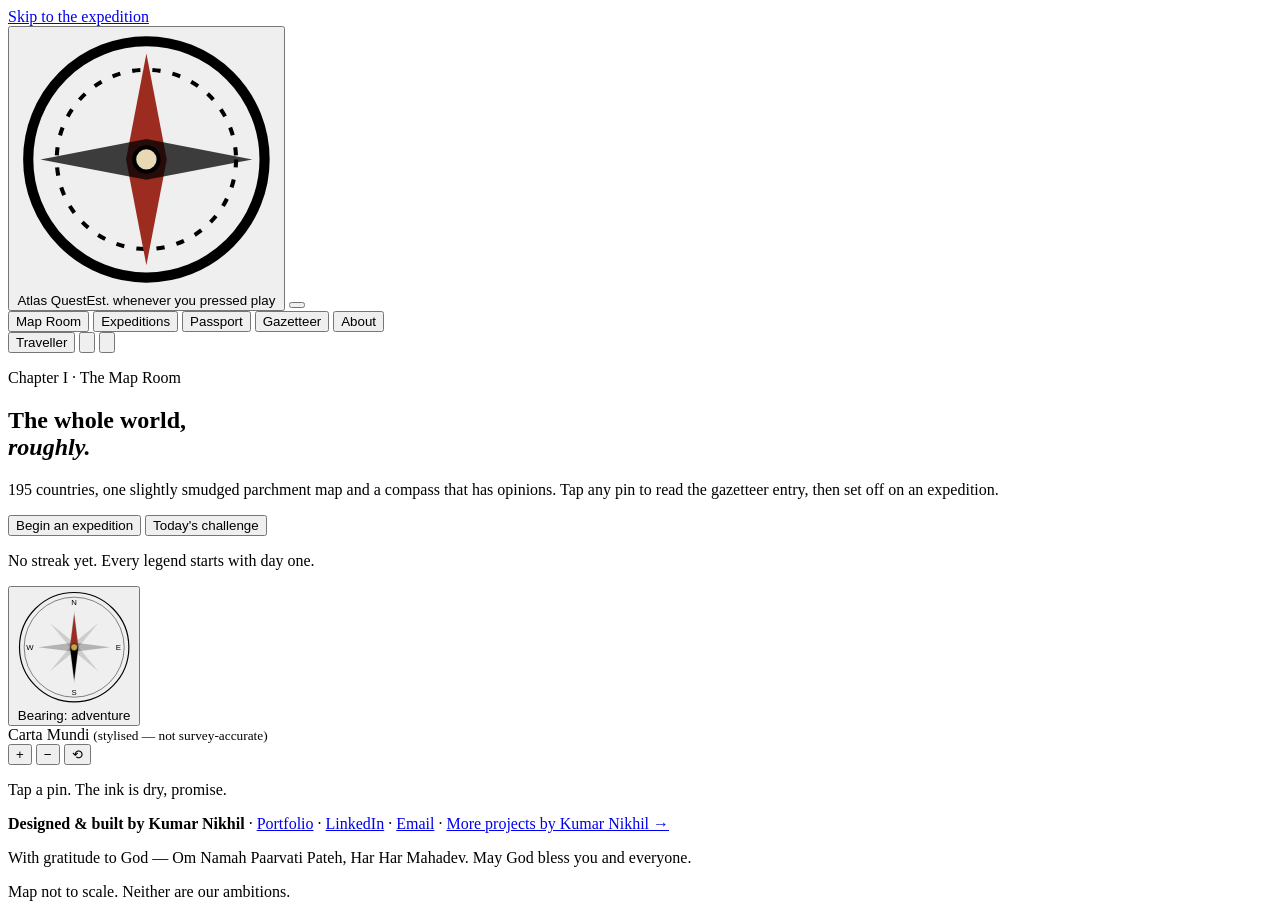
==== index.html @ e25c72c0 "Atlas Quest: first release — Har Har Mahadev" ====
<!doctype html>
<html lang="en">
<head>
<meta charset="utf-8">
<meta name="viewport" content="width=device-width, initial-scale=1, viewport-fit=cover">
<title>Atlas Quest — a vintage geography adventure</title>
<meta name="description" content="Atlas Quest: an explorer's geography adventure. Flags, capitals, continents, currencies, find-it-on-the-map, an 80-second dash around the world, a daily challenge and a passport full of wax stamps. Free, offline-friendly, no sign-up.">
<meta property="og:title" content="Atlas Quest — a vintage geography adventure">
<meta property="og:description" content="Pack your compass. 195 countries, seven quiz expeditions, daily challenges and a stamp-filled passport you can export as a PNG.">
<meta property="og:type" content="website">
<meta property="og:url" content="https://kumarnikhildeveloperaccount.github.io/atlasquest/">
<meta name="theme-color" content="#e9d8b4" media="(prefers-color-scheme: light)">
<meta name="theme-color" content="#1d1610" media="(prefers-color-scheme: dark)">
<link rel="icon" href="favicon.svg" type="image/svg+xml">
<link rel="manifest" href="manifest.webmanifest">
<link rel="stylesheet" href="css/base.css">
<link rel="stylesheet" href="css/views.css">
</head>
<body data-theme="parchment">
<a class="skip" href="#main">Skip to the expedition</a>

<svg class="defs" width="0" height="0" aria-hidden="true" focusable="false">
  <defs>
    <filter id="roughen" x="-5%" y="-5%" width="110%" height="110%">
      <feTurbulence type="fractalNoise" baseFrequency="0.035" numOctaves="2" seed="7" result="n"/>
      <feDisplacementMap in="SourceGraphic" in2="n" scale="3.2"/>
    </filter>
    <filter id="inkbleed">
      <feTurbulence type="fractalNoise" baseFrequency="0.9" numOctaves="1" seed="3" result="g"/>
      <feDisplacementMap in="SourceGraphic" in2="g" scale="1.6"/>
    </filter>
    <filter id="waxGloss">
      <feGaussianBlur in="SourceAlpha" stdDeviation="1.2" result="b"/>
      <feSpecularLighting in="b" surfaceScale="3" specularConstant="0.7" specularExponent="18" lighting-color="#fff" result="s">
        <fePointLight x="-40" y="-60" z="90"/>
      </feSpecularLighting>
      <feComposite in="s" in2="SourceAlpha" operator="in" result="s2"/>
      <feComposite in="SourceGraphic" in2="s2" operator="arithmetic" k1="0" k2="1" k3="0.55" k4="0"/>
    </filter>
  </defs>
</svg>

<div class="airmail" aria-hidden="true"></div>

<header class="masthead">
  <button class="brand" type="button" data-view="map" aria-label="Atlas Quest — go to the Map Room">
    <svg class="brand-mark" viewBox="0 0 64 64" aria-hidden="true">
      <circle cx="32" cy="32" r="29" fill="none" stroke="currentColor" stroke-width="2.5"/>
      <circle cx="32" cy="32" r="22" fill="none" stroke="currentColor" stroke-width="1" stroke-dasharray="2 3"/>
      <path d="M32 6 L37 32 L32 58 L27 32 Z" fill="#9b2c1f"/>
      <path d="M6 32 L32 27 L58 32 L32 37 Z" fill="currentColor" opacity=".75"/>
      <circle cx="32" cy="32" r="3" fill="#e9d8b4" stroke="currentColor"/>
    </svg>
    <span class="brand-text"><span class="brand-name">Atlas Quest</span><span class="brand-tag">Est. whenever you pressed play</span></span>
  </button>

  <button class="nav-toggle" id="navToggle" type="button" aria-expanded="false" aria-controls="mainNav" aria-label="Open navigation">
    <span></span><span></span><span></span>
  </button>

  <nav class="mainnav" id="mainNav" aria-label="Main">
    <button type="button" class="navbtn" data-view="map" aria-current="page">Map Room</button>
    <button type="button" class="navbtn" data-view="quests">Expeditions</button>
    <button type="button" class="navbtn" data-view="passport">Passport</button>
    <button type="button" class="navbtn" data-view="gazetteer">Gazetteer</button>
    <button type="button" class="navbtn" data-view="about">About</button>
  </nav>

  <div class="tools">
    <button type="button" class="chip traveller" id="travellerChip" aria-label="Open your passport">
      <span class="chip-dot" id="travellerDot"></span><span id="travellerName">Traveller</span>
    </button>
    <button type="button" class="iconbtn" id="btnSound" aria-pressed="false" aria-label="Sound is off — turn sound on" title="Sound">
      <svg viewBox="0 0 24 24" aria-hidden="true"><path d="M4 9h4l5-4v14l-5-4H4z" fill="currentColor"/><path class="snd-on" d="M16 8.5a5 5 0 0 1 0 7M18.5 6a8.5 8.5 0 0 1 0 12" fill="none" stroke="currentColor" stroke-width="1.8" stroke-linecap="round"/><path class="snd-off" d="M16 9l5 6M21 9l-5 6" stroke="currentColor" stroke-width="1.8" stroke-linecap="round"/></svg>
    </button>
    <button type="button" class="iconbtn" id="btnTheme" aria-label="Switch to lamplight theme" title="Theme">
      <svg viewBox="0 0 24 24" aria-hidden="true"><path d="M12 2c-1 2-3 3-3 6a3 3 0 0 0 6 0c0-3-2-4-3-6z" fill="currentColor"/><rect x="8" y="12" width="8" height="8" rx="2" fill="none" stroke="currentColor" stroke-width="1.8"/><path d="M7 22h10" stroke="currentColor" stroke-width="1.8" stroke-linecap="round"/></svg>
    </button>
  </div>
</header>

<main id="main" tabindex="-1">

  <!-- ===================== MAP ROOM ===================== -->
  <section class="view is-active" id="view-map" aria-labelledby="mapTitle">
    <div class="hero">
      <div class="hero-copy">
        <p class="kicker">Chapter I · The Map Room</p>
        <h1 id="mapTitle">The whole world,<br><em>roughly.</em></h1>
        <p class="lede">195 countries, one slightly smudged parchment map and a compass that has opinions. Tap any pin to read the gazetteer entry, then set off on an expedition.</p>
        <div class="hero-actions">
          <button type="button" class="btn wax" data-view="quests"><span>Begin an expedition</span></button>
          <button type="button" class="btn ghost" id="btnDailyHero">Today's challenge</button>
        </div>
        <p class="tiny muted" id="heroStreak">No streak yet. Every legend starts with day one.</p>
      </div>
      <button type="button" class="compass" id="compass" aria-label="Compass rose. It points somewhere interesting.">
        <svg viewBox="0 0 200 200" aria-hidden="true">
          <g class="compass-ring">
            <circle cx="100" cy="100" r="94" fill="none" stroke="currentColor" stroke-width="2"/>
            <circle cx="100" cy="100" r="86" fill="none" stroke="currentColor" stroke-width=".8"/>
            <g id="compassTicks"></g>
            <text x="100" y="27" text-anchor="middle" class="cr-letter">N</text>
            <text x="176" y="105" text-anchor="middle" class="cr-letter">E</text>
            <text x="100" y="183" text-anchor="middle" class="cr-letter">S</text>
            <text x="24" y="105" text-anchor="middle" class="cr-letter">W</text>
          </g>
          <g class="compass-star">
            <path d="M100 38 L108 100 L100 162 L92 100Z" fill="currentColor" opacity=".25"/>
            <path d="M38 100 L100 92 L162 100 L100 108Z" fill="currentColor" opacity=".25"/>
            <path d="M58 58 L104 96 L142 142 L96 104Z" fill="currentColor" opacity=".14"/>
            <path d="M142 58 L104 104 L58 142 L96 96Z" fill="currentColor" opacity=".14"/>
          </g>
          <g class="compass-needle" id="compassNeedle">
            <path d="M100 44 L107 100 L93 100Z" fill="#9b2c1f"/>
            <path d="M100 156 L107 100 L93 100Z" fill="currentColor"/>
            <circle cx="100" cy="100" r="6" fill="#c9a24a" stroke="currentColor"/>
          </g>
        </svg>
        <span class="compass-caption" id="compassCaption">Bearing: adventure</span>
      </button>
    </div>

    <div class="mapframe">
      <div class="map-legend">
        <span class="legend-title">Carta Mundi <small>(stylised — not survey-accurate)</small></span>
        <div class="map-ctrls">
          <button type="button" class="iconbtn sm" id="zoomIn" aria-label="Zoom in">+</button>
          <button type="button" class="iconbtn sm" id="zoomOut" aria-label="Zoom out">−</button>
          <button type="button" class="iconbtn sm" id="zoomReset" aria-label="Reset map view">⟲</button>
        </div>
      </div>
      <div class="mapwrap" id="mapWrap"></div>
      <div class="mapinfo" id="mapInfo" aria-live="polite">
        <p class="muted">Tap a pin. The ink is dry, promise.</p>
      </div>
    </div>
  </section>

  <!-- ===================== EXPEDITIONS ===================== -->
  <section class="view" id="view-quests" aria-labelledby="questTitle" hidden>
    <p class="kicker">Chapter II · Expeditions</p>
    <h2 id="questTitle">Choose your expedition</h2>
    <p class="lede">Ten questions per voyage unless a clock is involved. Perfect rounds earn wax stamps for your passport.</p>
    <div class="daily" id="dailyCard"></div>
    <div class="modegrid" id="modeGrid"></div>
  </section>

  <!-- ===================== PASSPORT ===================== -->
  <section class="view" id="view-passport" aria-labelledby="passTitle" hidden>
    <p class="kicker">Chapter III · Papers, please</p>
    <h2 id="passTitle">Your passport</h2>
    <div class="profilebar">
      <div class="profiles" id="profileList" role="radiogroup" aria-label="Traveller profiles"></div>
      <form class="newprofile" id="newProfileForm" autocomplete="off">
        <label for="newProfileName" class="sr">New traveller name</label>
        <input id="newProfileName" maxlength="24" placeholder="New traveller name" required>
        <button type="submit" class="btn small">Issue passport</button>
      </form>
    </div>

    <div class="passport" id="passportBook">
      <div class="pp-page pp-id" id="passIdentity"></div>
      <div class="pp-page pp-stamps">
        <h3>Visas &amp; stamps <span class="count" id="stampCount"></span></h3>
        <div class="stampgrid" id="stampGrid"></div>
      </div>
      <div class="pp-page pp-scores">
        <h3>Best voyages</h3>
        <table class="besttable"><caption class="sr">Best scores by expedition</caption><tbody id="bestTable"></tbody></table>
        <h3>Daily streak</h3>
        <p id="streakInfo"></p>
        <div class="streakcal" id="streakCal" aria-label="Daily challenge results, last 28 days"></div>
      </div>
    </div>

    <div class="pp-actions">
      <button type="button" class="btn wax" id="btnExportPng"><span>Export passport as PNG</span></button>
      <button type="button" class="btn ghost" id="btnExportJson">Back up travellers (JSON)</button>
      <button type="button" class="btn ghost" id="btnImportJson">Restore backup</button>
      <input type="file" id="importFile" accept="application/json,.json" hidden>
      <button type="button" class="btn ghost" id="btnRenameProfile">Rename</button>
      <button type="button" class="btn ghost danger" id="btnDeleteProfile">Revoke passport</button>
    </div>
    <p class="tiny muted">Everything lives in this browser's localStorage. No accounts, no cloud, no customs officers.</p>
  </section>

  <!-- ===================== GAZETTEER ===================== -->
  <section class="view" id="view-gazetteer" aria-labelledby="gzTitle" hidden>
    <p class="kicker">Chapter IV · The Gazetteer</p>
    <h2 id="gzTitle">Every country, catalogued</h2>
    <div class="gztools">
      <label class="field"><span>Search</span><input id="gzSearch" type="search" placeholder="Country, capital or currency…"></label>
      <label class="field"><span>Continent</span>
        <select id="gzCont">
          <option value="">All continents</option>
          <option value="AF">Africa</option><option value="AS">Asia</option><option value="EU">Europe</option>
          <option value="NA">North America</option><option value="SA">South America</option><option value="OC">Oceania</option>
        </select>
      </label>
      <p class="tiny muted" id="gzCount" aria-live="polite"></p>
    </div>
    <ul class="gzlist" id="gzList"></ul>
  </section>

  <!-- ===================== ABOUT ===================== -->
  <section class="view" id="view-about" aria-labelledby="aboutTitle" hidden>
    <p class="kicker">Chapter V · Colophon</p>
    <h2 id="aboutTitle">About this atlas</h2>
    <div class="about">
      <article class="card letter">
        <h3>Made by</h3>
        <p><strong>Designed &amp; built by Kumar Nikhil</strong> — hand-drawn map, hand-written code, hand-licked stamps (metaphorically).</p>
        <ul class="links">
          <li><a href="https://kumarnikhildeveloperaccount.github.io/" target="_blank" rel="noopener">Portfolio</a></li>
          <li><a href="https://www.linkedin.com/in/kumar-nikhil-1000a9192/" target="_blank" rel="noopener">LinkedIn</a></li>
          <li><a href="mailto:nkashyapnikhilnk@gmail.com">Email</a></li>
        </ul>
        <p><a class="morelink" href="https://kumarnikhildeveloperaccount.github.io/" target="_blank" rel="noopener">More projects by Kumar Nikhil →</a></p>
      </article>
      <article class="card">
        <h3>A note on the map</h3>
        <p>The Carta Mundi is a <strong>stylised, simplified, hand-written SVG</strong> in an equirectangular projection. Coastlines are deliberately approximate — recognisable, not survey-accurate — and country pins are rough positions, not official centroids. Borders are not drawn. Please don't navigate a ship with it.</p>
      </article>
      <article class="card">
        <h3>A note on the facts</h3>
        <p>The gazetteer covers 195 countries (193 UN members plus the two observer states). Capitals, continents and currencies were checked carefully; where a fact is contested, in transition or genuinely ambiguous, it is <em>left out</em> rather than guessed, and that country simply sits out that quiz. Transcontinental countries skip the continent quiz. Flags are drawn only where they can be drawn faithfully with simple shapes (shown at a uniform 3:2 shape); flags with detailed emblems are skipped rather than drawn wrong.</p>
      </article>
      <article class="card">
        <h3>How saving works</h3>
        <p>Each traveller gets a passport in <code>localStorage</code>: stamps, best scores per expedition and a date-keyed daily streak. Export a passport page as a PNG, or back up every traveller as JSON.</p>
      </article>
    </div>
  </section>

  <!-- ===================== QUIZ STAGE ===================== -->
  <section class="stage" id="quizStage" aria-labelledby="qTitle" hidden>
    <div class="stage-card">
      <div class="stage-head">
        <button type="button" class="iconbtn" id="qQuit" aria-label="Abandon expedition">✕</button>
        <div class="stage-title"><span class="kicker" id="qKicker">Expedition</span><h2 id="qTitle">Quiz</h2></div>
        <div class="stage-meta">
          <span class="pill" id="qProgress">1 / 10</span>
          <span class="pill" id="qScore">0 pts</span>
          <span class="pill timer" id="qTimer" hidden>80s</span>
        </div>
      </div>
      <div class="progressbar" aria-hidden="true"><span id="qBar"></span></div>
      <div class="stage-body">
        <p class="qprompt" id="qPrompt" aria-live="polite"></p>
        <div class="qvisual" id="qVisual"></div>
        <div class="qoptions" id="qOptions"></div>
        <p class="qfeedback" id="qFeedback" aria-live="assertive"></p>
        <div class="stage-foot">
          <button type="button" class="btn wax" id="qNext" hidden><span>Next stop →</span></button>
        </div>
      </div>
    </div>
  </section>

  <!-- ===================== RESULTS ===================== -->
  <div class="modal" id="resultModal" role="dialog" aria-modal="true" aria-labelledby="resultTitle" hidden>
    <div class="modal-card postcard">
      <div class="postmark" aria-hidden="true"></div>
      <h2 id="resultTitle">Voyage complete</h2>
      <p class="bigscore" id="resultScore"></p>
      <p id="resultText"></p>
      <div class="resultstamps" id="resultStamps"></div>
      <div class="modal-actions">
        <button type="button" class="btn wax" id="btnAgain"><span>Sail again</span></button>
        <button type="button" class="btn ghost" id="btnToPassport">See passport</button>
        <button type="button" class="btn ghost" id="btnCloseResult">Back to harbour</button>
      </div>
    </div>
  </div>

</main>

<footer class="footer">
  <div class="airmail thin" aria-hidden="true"></div>
  <div class="foot-inner">
    <p><strong>Designed &amp; built by Kumar Nikhil</strong> ·
      <a href="https://kumarnikhildeveloperaccount.github.io/" target="_blank" rel="noopener">Portfolio</a> ·
      <a href="https://www.linkedin.com/in/kumar-nikhil-1000a9192/" target="_blank" rel="noopener">LinkedIn</a> ·
      <a href="mailto:nkashyapnikhilnk@gmail.com">Email</a> ·
      <a href="https://kumarnikhildeveloperaccount.github.io/" target="_blank" rel="noopener">More projects by Kumar Nikhil →</a></p>
    <p class="gratitude">With gratitude to God — Om Namah Paarvati Pateh, Har Har Mahadev. May God bless you and everyone.</p>
    <p class="tiny muted" id="footJoke">Map not to scale. Neither are our ambitions.</p>
  </div>
</footer>

<div class="toast" id="toast" role="status" aria-live="polite"></div>
<div class="stampfx" id="stampFx" aria-hidden="true"></div>

<script src="js/data.js" defer></script>
<script src="js/flags.js" defer></script>
<script src="js/mapdata.js" defer></script>
<script src="js/map.js" defer></script>
<script src="js/audio.js" defer></script>
<script src="js/profile.js" defer></script>
<script src="js/passport.js" defer></script>
<script src="js/quiz.js" defer></script>
<script src="js/app.js" defer></script>
</body>
</html>
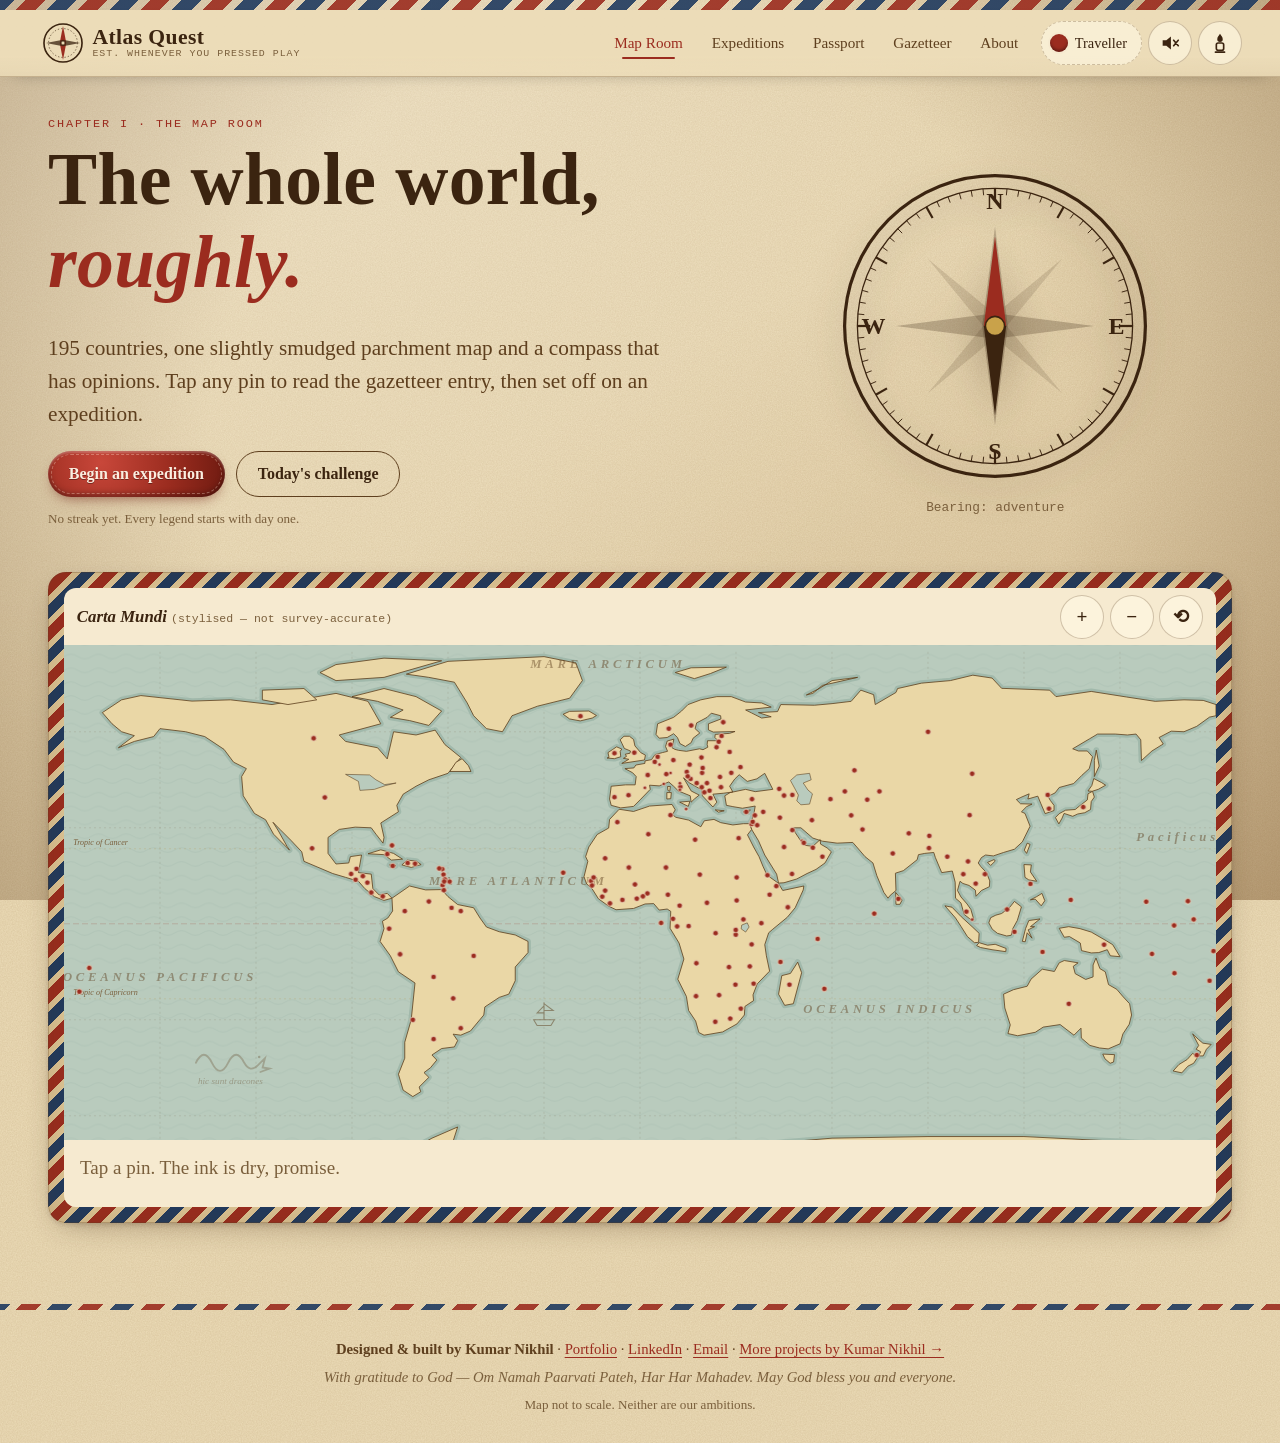
==== commit ab06af1b: "Phone polish: 44px footer links, no sideways scroll" ====
--- a/index.html
+++ b/index.html
@@ -13,7 +13,7 @@
 <meta name="theme-color" content="#1d1610" media="(prefers-color-scheme: dark)">
 <link rel="icon" href="favicon.svg" type="image/svg+xml">
 <link rel="manifest" href="manifest.webmanifest">
-<link rel="stylesheet" href="css/base.css">
+<link rel="stylesheet" href="css/base.css?v=2">
 <link rel="stylesheet" href="css/views.css">
 </head>
 <body data-theme="parchment">
--- a/css/base.css
+++ b/css/base.css
@@ -0,0 +1,200 @@
+/* Atlas Quest — base styles: themes, parchment, typography, masthead, buttons, footer. */
+:root {
+  --serif: "Iowan Old Style", "Palatino Linotype", Palatino, "Book Antiqua", "URW Palladio L", Georgia, "Times New Roman", serif;
+  --display: "Didot", "Bodoni MT", "Bodoni 72", "Big Caslon", "Palatino Linotype", Palatino, Georgia, serif;
+  --mono: "Courier New", Courier, "Nimbus Mono L", "Liberation Mono", monospace;
+  --radius: 14px;
+  --safe-t: env(safe-area-inset-top, 0px);
+  --safe-b: env(safe-area-inset-bottom, 0px);
+  --safe-l: env(safe-area-inset-left, 0px);
+  --safe-r: env(safe-area-inset-right, 0px);
+  --ease: cubic-bezier(.2, .8, .2, 1);
+  --spring: cubic-bezier(.34, 1.56, .64, 1);
+}
+body[data-theme="parchment"] {
+  --paper: #ecdcb8; --paper2: #dfc797; --paper3: #f6ead0;
+  --ink: #3b2410; --ink2: #5e3f1e; --muted: #7a5f3c;
+  --wax: #9b2c1f; --wax-hi: #c8473a; --navy: #1f3a5f; --gold: #b8862b; --green: #2f5d3a;
+  --sea: #b9cbbd; --sea2: #9fb7aa; --land: #ead7a6; --land-edge: #5e3f1e;
+  --card: rgba(255, 248, 228, .62); --card-edge: rgba(94, 63, 30, .28);
+  --shadow: 0 10px 30px -12px rgba(59, 36, 16, .45), 0 2px 6px -2px rgba(59, 36, 16, .25);
+  --focus: #1f3a5f; color-scheme: light;
+}
+body[data-theme="lamplight"] {
+  --paper: #241a12; --paper2: #17110b; --paper3: #33261a;
+  --ink: #f1e2c2; --ink2: #dcc59a; --muted: #b59d74;
+  --wax: #c8473a; --wax-hi: #e46a5b; --navy: #8fb1d9; --gold: #e0b45a; --green: #8cc49a;
+  --sea: #1b2b2c; --sea2: #223738; --land: #4a3a26; --land-edge: #e0c690;
+  --card: rgba(48, 36, 24, .72); --card-edge: rgba(224, 198, 144, .22);
+  --shadow: 0 14px 40px -14px rgba(0, 0, 0, .8), 0 2px 8px -2px rgba(0, 0, 0, .5);
+  --focus: #e0b45a; color-scheme: dark;
+}
+*, *::before, *::after { box-sizing: border-box; }
+html { -webkit-text-size-adjust: 100%; text-size-adjust: 100%; scroll-behavior: smooth; }
+body {
+  margin: 0; min-height: 100vh; min-height: 100dvh;
+  font-family: var(--serif); font-size: clamp(16px, 1.05vw + 12px, 19px); line-height: 1.55;
+  color: var(--ink); background-color: var(--paper);
+  background-image:
+    radial-gradient(ellipse at 20% 0%, rgba(255, 255, 255, .22), transparent 60%),
+    radial-gradient(ellipse at 100% 100%, rgba(120, 70, 20, .18), transparent 55%),
+    radial-gradient(circle at 50% 50%, transparent 55%, rgba(90, 55, 20, .28) 100%),
+    url("data:image/svg+xml;utf8,<svg xmlns='http://www.w3.org/2000/svg' width='240' height='240'><filter id='n'><feTurbulence type='fractalNoise' baseFrequency='.8' numOctaves='3' stitchTiles='stitch'/><feColorMatrix values='0 0 0 0 .35 0 0 0 0 .22 0 0 0 0 .08 0 0 0 .22 0'/></filter><rect width='100%' height='100%' filter='url(%23n)'/></svg>");
+  background-attachment: fixed, fixed, fixed, scroll;
+  overflow-x: hidden;
+  padding-left: var(--safe-l); padding-right: var(--safe-r);
+  transition: background-color .6s var(--ease), color .6s var(--ease);
+}
+body[data-theme="lamplight"] {
+  background-image:
+    radial-gradient(circle at 78% 8%, rgba(255, 190, 90, .22), transparent 42%),
+    radial-gradient(ellipse at 0% 100%, rgba(0, 0, 0, .5), transparent 60%),
+    radial-gradient(circle at 50% 50%, transparent 50%, rgba(0, 0, 0, .55) 100%),
+    url("data:image/svg+xml;utf8,<svg xmlns='http://www.w3.org/2000/svg' width='240' height='240'><filter id='n'><feTurbulence type='fractalNoise' baseFrequency='.012 .3' numOctaves='3' stitchTiles='stitch'/><feColorMatrix values='0 0 0 0 .12 0 0 0 0 .07 0 0 0 0 .03 0 0 0 .55 0'/></filter><rect width='100%' height='100%' filter='url(%23n)'/></svg>");
+}
+body.in-quiz { overflow: hidden; }
+.defs { position: absolute; width: 0; height: 0; overflow: hidden; }
+img, svg { max-width: 100%; }
+a { color: var(--wax); text-decoration-thickness: 1px; text-underline-offset: 3px; }
+a:hover { color: var(--wax-hi); }
+:focus-visible { outline: 3px solid var(--focus); outline-offset: 3px; border-radius: 6px; }
+h1, h2, h3 { font-family: var(--display); font-weight: 700; line-height: 1.12; margin: 0 0 .4em; letter-spacing: .005em; }
+h1 { font-size: clamp(2.3rem, 6vw, 4.6rem); }
+h1 em { font-style: italic; color: var(--wax); }
+h2 { font-size: clamp(1.7rem, 3.6vw, 2.7rem); }
+h3 { font-size: clamp(1.1rem, 1.6vw, 1.35rem); }
+p { margin: 0 0 .8em; }
+code { font-family: var(--mono); font-size: .9em; background: rgba(120, 80, 30, .12); padding: .05em .35em; border-radius: 4px; }
+.kicker { font-family: var(--mono); font-size: .74rem; letter-spacing: .16em; text-transform: uppercase; color: var(--wax); margin: 0 0 .4em; }
+.lede { font-size: 1.12em; max-width: 60ch; color: var(--ink2); }
+.muted { color: var(--muted); }
+.tiny { font-size: .82rem; }
+.sr { position: absolute !important; width: 1px; height: 1px; overflow: hidden; clip: rect(0 0 0 0); white-space: nowrap; }
+.skip { position: absolute; left: 12px; top: -60px; z-index: 100; background: var(--ink); color: var(--paper); padding: .6em 1em; border-radius: 8px; transition: top .2s; }
+.skip:focus { top: calc(12px + var(--safe-t)); }
+
+/* airmail stripes */
+.airmail { height: 10px; background: repeating-linear-gradient(-45deg, var(--wax) 0 14px, transparent 14px 22px, var(--navy) 22px 36px, transparent 36px 44px); opacity: .9; }
+.airmail.thin { height: 6px; }
+
+/* ---------- masthead ---------- */
+.masthead {
+  position: sticky; top: 0; z-index: 40;
+  display: flex; align-items: center; gap: .6rem; flex-wrap: nowrap;
+  padding: calc(.55rem + var(--safe-t)) clamp(.8rem, 3vw, 2.4rem) .55rem;
+  background: linear-gradient(to bottom, var(--paper) 70%, color-mix(in srgb, var(--paper) 85%, transparent));
+  border-bottom: 1px solid var(--card-edge);
+  box-shadow: 0 6px 18px -14px rgba(0, 0, 0, .6);
+}
+@supports not (background: color-mix(in srgb, red 50%, blue)) { .masthead { background: var(--paper); } }
+.brand { display: flex; align-items: center; gap: .55rem; background: none; border: 0; color: var(--ink); cursor: pointer; padding: .2rem; min-height: 44px; font: inherit; text-align: left; }
+.brand-mark { width: 42px; height: 42px; flex: none; transition: transform .8s var(--spring); }
+.brand:hover .brand-mark, .brand:focus-visible .brand-mark { transform: rotate(-30deg); }
+.brand-text { display: flex; flex-direction: column; line-height: 1.05; }
+.brand-name { font-family: var(--display); font-weight: 700; font-size: 1.35rem; letter-spacing: .02em; }
+.brand-tag { font-family: var(--mono); font-size: .62rem; letter-spacing: .1em; text-transform: uppercase; color: var(--muted); }
+.mainnav { display: flex; gap: .2rem; margin-left: auto; }
+.navbtn {
+  font: inherit; font-size: .95rem; color: var(--ink2); background: none; border: 0; cursor: pointer;
+  padding: .55rem .8rem; min-height: 44px; border-radius: 999px; position: relative;
+  transition: color .25s, background .25s;
+}
+.navbtn::after { content: ""; position: absolute; left: 22%; right: 22%; bottom: 6px; height: 2px; background: var(--wax); transform: scaleX(0); transition: transform .35s var(--spring); border-radius: 2px; }
+.navbtn:hover, .navbtn:focus-visible { color: var(--ink); background: rgba(120, 80, 30, .08); }
+.navbtn[aria-current="page"] { color: var(--wax); }
+.navbtn[aria-current="page"]::after { transform: scaleX(1); }
+.tools { display: flex; align-items: center; gap: .35rem; }
+.iconbtn {
+  width: 44px; height: 44px; display: inline-grid; place-items: center; border-radius: 50%;
+  border: 1px solid var(--card-edge); background: var(--card); color: var(--ink); cursor: pointer;
+  font: 700 1.1rem var(--serif); transition: transform .2s var(--spring), background .2s; padding: 0;
+}
+.iconbtn svg { width: 22px; height: 22px; }
+.iconbtn:hover { transform: translateY(-2px) rotate(-4deg); }
+.iconbtn:active { transform: scale(.92); }
+.iconbtn.sm { width: 44px; height: 44px; font-size: 1.2rem; }
+#btnSound .snd-on { display: none; }
+#btnSound.on .snd-on { display: inline; }
+#btnSound.on .snd-off { display: none; }
+.chip {
+  display: inline-flex; align-items: center; gap: .45rem; min-height: 44px; padding: .3rem .9rem .3rem .5rem;
+  border-radius: 999px; border: 1px dashed var(--card-edge); background: var(--card); color: var(--ink);
+  font: inherit; font-size: .9rem; cursor: pointer; max-width: 11rem;
+}
+.chip span:last-child { overflow: hidden; text-overflow: ellipsis; white-space: nowrap; }
+.chip-dot { width: 18px; height: 18px; border-radius: 50%; flex: none; box-shadow: inset 0 -2px 3px rgba(0, 0, 0, .35), 0 0 0 2px var(--paper3); background: var(--wax); }
+.nav-toggle { display: none; width: 44px; height: 44px; border: 1px solid var(--card-edge); background: var(--card); border-radius: 12px; cursor: pointer; padding: 11px 10px; flex-direction: column; justify-content: space-between; margin-left: auto; }
+.nav-toggle span { display: block; height: 2px; background: var(--ink); border-radius: 2px; transition: transform .3s var(--ease), opacity .3s; }
+.nav-toggle[aria-expanded="true"] span:nth-child(1) { transform: translateY(9px) rotate(45deg); }
+.nav-toggle[aria-expanded="true"] span:nth-child(2) { opacity: 0; }
+.nav-toggle[aria-expanded="true"] span:nth-child(3) { transform: translateY(-9px) rotate(-45deg); }
+
+/* ---------- buttons ---------- */
+.btn {
+  font: 600 1rem var(--serif); cursor: pointer; border-radius: 999px; min-height: 46px; padding: .65rem 1.3rem;
+  display: inline-flex; align-items: center; justify-content: center; gap: .5rem; text-decoration: none;
+  transition: transform .25s var(--spring), box-shadow .25s, background .25s, color .25s;
+  -webkit-tap-highlight-color: transparent;
+}
+.btn.small { min-height: 44px; padding: .45rem 1rem; font-size: .92rem; }
+.btn.wax {
+  color: #fbeee0; border: 0; position: relative;
+  background: radial-gradient(circle at 30% 25%, var(--wax-hi), var(--wax) 55%, #6d1a10 100%);
+  box-shadow: inset 0 2px 2px rgba(255, 255, 255, .25), inset 0 -3px 6px rgba(0, 0, 0, .35), 0 6px 14px -6px rgba(110, 25, 15, .7);
+  text-shadow: 0 1px 0 rgba(0, 0, 0, .35);
+}
+.btn.wax::before { content: ""; position: absolute; inset: 3px; border-radius: inherit; border: 1px dashed rgba(255, 230, 210, .35); pointer-events: none; }
+.btn.wax:hover { transform: translateY(-2px) rotate(-1deg); box-shadow: inset 0 2px 2px rgba(255, 255, 255, .3), inset 0 -3px 6px rgba(0, 0, 0, .35), 0 10px 20px -8px rgba(110, 25, 15, .8); }
+.btn.wax:active { transform: scale(.95); }
+.btn.ghost { background: transparent; color: var(--ink); border: 1.5px solid var(--ink2); }
+.btn.ghost:hover { background: var(--ink); color: var(--paper); }
+.btn.ghost.danger { border-color: var(--wax); color: var(--wax); }
+.btn.ghost.danger:hover { background: var(--wax); color: #fff; }
+.btn:disabled { opacity: .5; cursor: not-allowed; transform: none; }
+
+main { display: block; padding: clamp(1rem, 3vw, 2.5rem) clamp(.9rem, 4vw, 3rem) 3rem; max-width: 1500px; margin: 0 auto; outline: none; }
+
+/* ---------- footer ---------- */
+.footer { margin-top: 2rem; }
+.foot-inner { padding: 1.4rem clamp(1rem, 4vw, 3rem) calc(1.4rem + var(--safe-b)); text-align: center; font-size: .92rem; color: var(--ink2); }
+.foot-inner p { margin: .35rem 0; }
+.gratitude { font-style: italic; color: var(--muted); }
+
+/* ---------- toast ---------- */
+.toast {
+  position: fixed; left: 50%; bottom: calc(1.2rem + var(--safe-b)); z-index: 90; max-width: min(92vw, 520px);
+  transform: translate(-50%, 140%) rotate(-1deg); opacity: 0;
+  background: var(--paper3); color: var(--ink); border: 1px solid var(--card-edge); box-shadow: var(--shadow);
+  padding: .8rem 1.1rem .8rem 3rem; border-radius: 10px; font-size: .95rem; pointer-events: none;
+  transition: transform .45s var(--spring), opacity .3s;
+  background-image: repeating-linear-gradient(-45deg, var(--wax) 0 6px, transparent 6px 10px, var(--navy) 10px 16px, transparent 16px 20px);
+  background-size: 2.1rem 100%; background-repeat: no-repeat;
+}
+.toast.show { transform: translate(-50%, 0) rotate(0); opacity: 1; }
+
+@media (max-width: 980px) {
+  .nav-toggle { display: flex; }
+  .mainnav {
+    position: absolute; top: 100%; left: 0; right: 0; flex-direction: column; gap: 0; padding: .4rem clamp(.8rem, 3vw, 2rem) 1rem;
+    background: var(--paper); border-bottom: 1px solid var(--card-edge); box-shadow: var(--shadow);
+    transform-origin: top; transform: scaleY(0); opacity: 0; visibility: hidden; transition: transform .35s var(--ease), opacity .25s, visibility 0s .35s;
+  }
+  .mainnav.open { transform: scaleY(1); opacity: 1; visibility: visible; transition: transform .35s var(--ease), opacity .25s; }
+  .navbtn { text-align: left; border-radius: 10px; font-size: 1.05rem; }
+  .navbtn::after { left: .8rem; right: auto; width: 2rem; }
+  .tools { order: 3; }
+  .nav-toggle { order: 2; }
+}
+@media (max-width: 560px) {
+  .brand-tag { display: none; }
+  .brand-name { font-size: 1.1rem; }
+  .brand-mark { width: 36px; height: 36px; }
+  .chip { max-width: 44px; padding: 0; justify-content: center; }
+  .chip #travellerName { display: none; }
+  .masthead { gap: .35rem; }
+}
+@media (max-width: 380px) { .brand-name { font-size: 1rem; } .tools { gap: .2rem; } }
+@media (prefers-reduced-motion: reduce) {
+  *, *::before, *::after { animation-duration: .001ms !important; animation-iteration-count: 1 !important; transition-duration: .001ms !important; scroll-behavior: auto !important; }
+}
+@media print { .masthead, .footer, .toast, .pp-actions, .profilebar { display: none !important; } body { background: #fff; } }
--- a/css/views.css
+++ b/css/views.css
@@ -0,0 +1,298 @@
+/* Atlas Quest — view styles: Map Room, Expeditions, quiz stage, passport, gazetteer, about. */
+.view { animation: unfurl .7s var(--ease) both; }
+@keyframes unfurl { from { opacity: 0; transform: translateY(14px) scaleY(.985); filter: blur(2px); } to { opacity: 1; transform: none; filter: none; } }
+.card { background: var(--card); border: 1px solid var(--card-edge); border-radius: var(--radius); padding: clamp(1rem, 2.4vw, 1.6rem); box-shadow: var(--shadow); position: relative; }
+
+/* ---------- hero ---------- */
+.hero { display: grid; grid-template-columns: minmax(0, 1.4fr) minmax(0, 1fr); gap: clamp(1rem, 4vw, 3rem); align-items: center; margin-bottom: clamp(1rem, 3vw, 2rem); }
+.hero-actions { display: flex; flex-wrap: wrap; gap: .7rem; margin: 1.2rem 0 .8rem; }
+.compass { justify-self: center; width: min(100%, 320px); aspect-ratio: 1; background: none; border: 0; cursor: pointer; color: var(--ink); position: relative; padding: 0; -webkit-tap-highlight-color: transparent; }
+.compass svg { width: 100%; height: 100%; filter: drop-shadow(0 10px 18px rgba(59, 36, 16, .35)); overflow: visible; }
+.compass .compass-star { transform-origin: 100px 100px; animation: drift 90s linear infinite; }
+.compass-needle { transform-origin: 100px 100px; transition: transform 1.4s var(--spring); }
+.cr-letter { font: 700 15px var(--display); fill: currentColor; }
+.compass-caption { position: absolute; left: 50%; bottom: -1.6rem; transform: translateX(-50%); white-space: nowrap; max-width: 92vw; overflow: hidden; text-overflow: ellipsis; font: .8rem var(--mono); color: var(--muted); }
+.compass.wobble svg { animation: wobble .9s var(--spring); }
+.compass.spin .compass-needle { transition: none; animation: spinNeedle 1.5s var(--ease); }
+@keyframes drift { to { transform: rotate(360deg); } }
+@keyframes wobble { 0% { transform: rotate(0); } 30% { transform: rotate(-6deg); } 60% { transform: rotate(4deg); } 100% { transform: rotate(0); } }
+@keyframes spinNeedle { to { transform: rotate(1440deg); } }
+
+/* ---------- map ---------- */
+.mapframe { position: relative; border-radius: 18px; padding: clamp(.5rem, 1.5vw, 1rem); background: var(--paper2);
+  box-shadow: var(--shadow), inset 0 0 0 1px var(--card-edge), inset 0 0 40px rgba(90, 55, 20, .25);
+  background-image: repeating-linear-gradient(-45deg, var(--wax) 0 10px, transparent 10px 16px, var(--navy) 16px 26px, transparent 26px 32px); }
+.mapframe > * { position: relative; }
+.map-legend { display: flex; align-items: center; justify-content: space-between; gap: .6rem; flex-wrap: wrap; background: var(--paper3); border-radius: 12px 12px 0 0; padding: .4rem .8rem; }
+.legend-title { font: italic 700 1.05rem var(--display); }
+.legend-title small { font: .72rem var(--mono); font-style: normal; color: var(--muted); }
+.map-ctrls { display: flex; gap: .35rem; }
+.mapwrap { background: var(--sea); overflow: hidden; touch-action: none; position: relative; cursor: grab; }
+.mapwrap:focus-visible { outline: 3px solid var(--focus); outline-offset: -3px; }
+.carta { display: block; width: 100%; height: auto; aspect-ratio: 1000 / 430; user-select: none; -webkit-user-select: none; }
+.carta.dragging { cursor: grabbing; }
+.carta .sea { fill: var(--sea); }
+.carta .sea-wave { stroke: var(--sea2); }
+.carta .graticule line { stroke: var(--land-edge); stroke-width: .35; opacity: .35; stroke-dasharray: 2 3; vector-effect: non-scaling-stroke; }
+.carta .graticule .equator { stroke: var(--wax); opacity: .55; stroke-dasharray: 6 3; }
+.carta .graticule .tropic { stroke: var(--gold); opacity: .55; }
+.carta .grat-label { font: italic 7px var(--serif); fill: var(--muted); }
+.carta .coast-halo path { fill: none; stroke: var(--sea2); stroke-width: 5; stroke-linejoin: round; opacity: .9; }
+.carta .land-fill path { fill: var(--land); stroke: var(--land-edge); stroke-width: .8; stroke-linejoin: round; vector-effect: non-scaling-stroke; }
+.carta .lake { fill: var(--sea); stroke: var(--land-edge); stroke-width: .5; }
+body.lowfx .carta .land { filter: none; }
+.carta .ocean-label { font: italic 600 11px var(--display); fill: var(--ink2); opacity: .45; letter-spacing: .3em; }
+.carta .dragon-label { font: italic 8px var(--serif); fill: var(--ink2); opacity: .35; }
+.carta .serpent-body { fill: none; stroke: var(--ink2); stroke-width: 1.6; stroke-linecap: round; opacity: .28; transition: opacity .6s, stroke .6s; }
+.carta .serpent-eye { fill: var(--ink2); opacity: .3; }
+body.serpent-awake .carta .serpent { animation: swim 3.2s ease-in-out infinite; }
+body.serpent-awake .carta .serpent-body { stroke: var(--green); opacity: 1; stroke-width: 2.2; }
+body.serpent-awake .carta .serpent-eye { fill: var(--wax); opacity: 1; }
+@keyframes swim { 50% { translate: 8px -2px; } }
+.carta .ship-lines { fill: none; stroke: var(--ink2); stroke-width: .9; opacity: .5; }
+.carta .ship { animation: bob 4s ease-in-out infinite; transform-box: fill-box; }
+@keyframes bob { 50% { translate: 0 1.5px; rotate: 3deg; } }
+.carta .pin { fill: var(--wax); stroke: var(--paper3); stroke-width: .6; cursor: pointer; transition: fill .2s; }
+.carta .pin.faint { opacity: .6; }
+.carta .pin:hover, .carta .pin.on { fill: var(--navy); }
+.carta .ring { fill: none; stroke: var(--wax); stroke-width: 1.4; animation: ping 1.6s var(--ease) infinite; transform-box: fill-box; transform-origin: center; }
+.carta .ring-dot { fill: var(--wax); stroke: var(--paper3); stroke-width: .8; }
+@keyframes ping { 0% { transform: scale(.4); opacity: 1; } 100% { transform: scale(1.6); opacity: 0; } }
+.carta .mark-label { font: 700 10px var(--display); fill: var(--ink); paint-order: stroke; stroke: var(--paper3); stroke-width: 3px; stroke-linejoin: round; }
+.carta .route { fill: none; stroke: var(--wax); stroke-width: 1.1; stroke-dasharray: 3 3; opacity: .75; vector-effect: non-scaling-stroke; animation: march 1.2s linear infinite; }
+@keyframes march { to { stroke-dashoffset: -12; } }
+.carta .plane { fill: none; stroke: var(--navy); stroke-width: 1.6; stroke-linecap: round; }
+.carta .drop-pole { stroke: var(--ink); stroke-width: 1.2; }
+.carta .drop-flag { fill: var(--wax); }
+.carta .drop.good .drop-flag { fill: var(--green); }
+.carta .drop-base { fill: var(--ink); }
+.carta .drop { animation: plant .5s var(--spring); }
+@keyframes plant { from { translate: 0 -14px; opacity: 0; } }
+.carta .measure { stroke: var(--wax); stroke-width: 1; stroke-dasharray: 4 3; vector-effect: non-scaling-stroke; }
+.carta .measure.good { stroke: var(--green); }
+.mapinfo { background: var(--paper3); border-radius: 0 0 12px 12px; padding: .8rem 1rem; min-height: 4.2rem; }
+.mapinfo p { margin: 0; }
+.infocard { display: flex; gap: 1rem; align-items: flex-start; animation: unfurl .45s var(--ease); }
+.infocard h3 { margin-bottom: .2rem; }
+.infoflag, .gzflag { flex: none; width: 84px; height: 56px; display: grid; place-items: center; }
+.infoflag svg, .gzflag svg { width: 100%; height: 100%; filter: drop-shadow(0 2px 3px rgba(0, 0, 0, .3)); }
+.mono { border: 1.5px dashed var(--card-edge); border-radius: 6px; font: 700 1rem var(--mono); color: var(--muted); letter-spacing: .1em; }
+.facts { display: flex; flex-wrap: wrap; gap: .2rem 1.4rem; margin: 0; }
+.facts div { min-width: 7rem; }
+.facts dt { font: .68rem var(--mono); text-transform: uppercase; letter-spacing: .12em; color: var(--muted); }
+.facts dd { margin: 0; font-weight: 600; }
+.note { font-size: .82rem; color: var(--muted); font-style: italic; margin: .4rem 0 0; }
+
+/* ---------- expeditions ---------- */
+.daily { display: grid; grid-template-columns: auto 1fr auto; gap: 1.2rem; align-items: center; margin: 1.2rem 0 1.6rem;
+  padding: 1.1rem 1.3rem; border-radius: var(--radius); background: var(--paper3); box-shadow: var(--shadow); position: relative; overflow: hidden; }
+.daily::before { content: ""; position: absolute; inset: 0; border: 8px solid transparent; border-image: repeating-linear-gradient(-45deg, var(--wax) 0 10px, transparent 10px 16px, var(--navy) 16px 26px, transparent 26px 32px) 8; pointer-events: none; }
+.daily h3 { margin: 0 0 .2rem; }
+.daily p { margin: 0; }
+.daily-stamp { width: 84px; height: 84px; border-radius: 50%; display: grid; place-items: center; align-content: center; color: var(--wax); border: 3px double var(--wax); transform: rotate(-12deg); font-family: var(--display); }
+.daily-stamp span { font-size: 2rem; font-weight: 700; line-height: 1; }
+.daily-stamp small { font: 700 .7rem var(--mono); letter-spacing: .2em; }
+.modegrid { display: grid; grid-template-columns: repeat(auto-fill, minmax(min(100%, 280px), 1fr)); gap: clamp(.9rem, 2vw, 1.4rem); }
+.modecard { background: var(--card); border: 1px solid var(--card-edge); border-radius: var(--radius); padding: 1.4rem 1.3rem 1.1rem; box-shadow: var(--shadow);
+  display: flex; flex-direction: column; position: relative; animation: dealt .6s var(--spring) both; animation-delay: calc(var(--i) * 70ms);
+  transition: transform .35s var(--spring), box-shadow .35s; }
+.modecard:hover, .modecard:focus-within { transform: translateY(-4px) rotate(-.4deg); }
+@keyframes dealt { from { opacity: 0; transform: translateY(24px) rotate(2deg); } }
+.modecard h3 { margin-bottom: .3rem; }
+.modecard p { font-size: .95rem; }
+.modecard .joke { font-style: italic; color: var(--muted); font-size: .86rem; }
+.modefoot { margin-top: auto; display: flex; justify-content: space-between; align-items: center; gap: .6rem; padding-top: .6rem; border-top: 1px dashed var(--card-edge); }
+.best { font-size: .88rem; color: var(--ink2); }
+.seal { position: absolute; top: -14px; right: 14px; width: 58px; height: 58px; border-radius: 47% 53% 50% 50% / 52% 46% 54% 48%;
+  background: radial-gradient(circle at 32% 28%, var(--wax-hi), var(--wax) 55%, #5e150c); display: grid; place-items: center;
+  box-shadow: inset 0 -4px 8px rgba(0, 0, 0, .4), inset 0 3px 3px rgba(255, 255, 255, .25), 0 4px 10px -3px rgba(0, 0, 0, .5); transform: rotate(8deg); }
+.seal span { width: 40px; height: 40px; border-radius: 50%; display: grid; place-items: center; border: 1.5px solid rgba(255, 220, 200, .35); color: #f6dcd0; font: 700 1.2rem var(--display); text-shadow: 0 -1px 0 rgba(0, 0, 0, .4); }
+.modecard:hover .seal { animation: press .5s var(--spring); }
+@keyframes press { 40% { transform: rotate(8deg) scale(.88); } }
+
+/* ---------- quiz stage ---------- */
+.stage { position: fixed; inset: 0; z-index: 60; overflow-y: auto; -webkit-overflow-scrolling: touch; overscroll-behavior: contain;
+  background: rgba(30, 18, 8, .55); padding: calc(1rem + var(--safe-t)) max(.7rem, var(--safe-r)) calc(1rem + var(--safe-b)) max(.7rem, var(--safe-l));
+  backdrop-filter: blur(4px); -webkit-backdrop-filter: blur(4px); }
+.stage-card { max-width: 900px; margin: 0 auto; background: var(--paper3); border-radius: 18px; box-shadow: 0 30px 70px -20px rgba(0, 0, 0, .7); overflow: hidden; position: relative;
+  background-image: radial-gradient(circle at 50% 0%, rgba(255, 255, 255, .25), transparent 60%); }
+.stage.entering .stage-card { animation: postcardIn .7s var(--spring) both; }
+@keyframes postcardIn { from { opacity: 0; transform: translateY(40px) rotate(-3deg) scale(.95); } }
+.stage-card::before { content: ""; display: block; height: 8px; background: repeating-linear-gradient(-45deg, var(--wax) 0 12px, transparent 12px 18px, var(--navy) 18px 30px, transparent 30px 36px); }
+.stage-head { display: flex; align-items: center; gap: .8rem; padding: .8rem 1rem .4rem; flex-wrap: wrap; }
+.stage-title { flex: 1; min-width: 10rem; }
+.stage-title h2 { font-size: clamp(1.2rem, 3vw, 1.7rem); margin: 0; }
+.stage-title .kicker { margin: 0; }
+.stage-meta { display: flex; gap: .4rem; flex-wrap: wrap; }
+.pill { font: 700 .85rem var(--mono); padding: .35rem .7rem; border-radius: 999px; background: var(--card); border: 1px solid var(--card-edge); white-space: nowrap; }
+.pill.timer { color: var(--wax); border-color: var(--wax); }
+.pill.timer.hurry { background: var(--wax); color: #fff; animation: pulse .5s ease-in-out infinite alternate; }
+@keyframes pulse { to { transform: scale(1.08); } }
+.progressbar { height: 5px; margin: 0 1rem; background: var(--card-edge); border-radius: 4px; overflow: hidden; }
+.progressbar span { display: block; height: 100%; width: 0; background: linear-gradient(90deg, var(--navy), var(--wax)); transition: width .4s var(--ease); }
+.stage-body { padding: 1rem clamp(1rem, 3vw, 1.8rem) 1.4rem; }
+.qprompt { font: 600 clamp(1.15rem, 2.6vw, 1.6rem) var(--display); text-align: center; margin: .2rem 0 .9rem; }
+.qprompt strong { color: var(--wax); }
+.qvisual { display: grid; place-items: center; margin-bottom: 1rem; }
+.qvisual.pop > * { animation: popIn .5s var(--spring); }
+@keyframes popIn { from { opacity: 0; transform: scale(.85) rotate(-3deg); } }
+.flagframe { width: min(78vw, 320px); aspect-ratio: 3 / 2; display: grid; place-items: center; padding: 10px; background: var(--paper); border-radius: 6px;
+  box-shadow: 0 10px 24px -10px rgba(0, 0, 0, .55), inset 0 0 0 1px var(--card-edge); transform: rotate(-1.5deg); }
+.flagframe svg { width: 100%; height: 100%; filter: drop-shadow(0 2px 2px rgba(0, 0, 0, .25)); }
+.postcard-mini, .coin-mini, .globe-mini { width: 86px; height: 86px; display: grid; place-items: center; }
+.postcard-mini span { font-size: 2.4rem; color: var(--navy); transform: rotate(-8deg); display: block; }
+.coin-mini { border-radius: 50%; background: radial-gradient(circle at 35% 30%, #f6dc8c, var(--gold) 60%, #7a5418); box-shadow: inset 0 -4px 8px rgba(0, 0, 0, .35), 0 6px 12px -4px rgba(0, 0, 0, .5); animation: coinflip 2.4s ease-in-out infinite; }
+.coin-mini span { font: 700 2rem var(--display); color: #5a3d10; }
+@keyframes coinflip { 50% { transform: rotateY(180deg); } }
+.globe-mini { border-radius: 50%; background: radial-gradient(circle at 35% 30%, #d9e6da, var(--sea) 50%, #5f7f74); box-shadow: inset -8px -6px 14px rgba(0, 0, 0, .35); position: relative; overflow: hidden; }
+.globe-mini::after { content: ""; position: absolute; inset: 18% 22% 30% 18%; border-radius: 40% 60% 55% 45%; background: var(--land); box-shadow: 30px 14px 0 -6px var(--land), -12px 30px 0 -10px var(--land); animation: spinGlobe 6s linear infinite; }
+@keyframes spinGlobe { from { transform: translateX(-60%); } to { transform: translateX(60%); } }
+.v-find { display: block; }
+.quizmap { border-radius: 12px; box-shadow: inset 0 0 0 1px var(--card-edge); }
+.qoptions { display: grid; grid-template-columns: repeat(2, minmax(0, 1fr)); gap: .7rem; }
+.v-find + .qoptions { grid-template-columns: repeat(2, minmax(0, 1fr)); }
+.mcbtn { grid-column: 1 / -1; justify-self: center; }
+.opt { font: 600 1rem var(--serif); color: var(--ink); text-align: left; min-height: 56px; padding: .7rem 1rem; border-radius: 12px; cursor: pointer;
+  background: var(--card); border: 1.5px solid var(--card-edge); display: flex; gap: .7rem; align-items: center; position: relative;
+  transition: transform .2s var(--spring), background .25s, border-color .25s; -webkit-tap-highlight-color: transparent; }
+.opt:hover:not(:disabled) { transform: translateY(-2px); border-color: var(--ink2); }
+.opt:active:not(:disabled) { transform: scale(.97); }
+.opt .key { flex: none; width: 28px; height: 28px; border-radius: 50%; display: grid; place-items: center; font: 700 .8rem var(--mono); border: 1px solid var(--card-edge); color: var(--muted); }
+.opt.right { background: color-mix(in srgb, var(--green) 22%, var(--paper3)); border-color: var(--green); }
+.opt.wrong { background: color-mix(in srgb, var(--wax) 20%, var(--paper3)); border-color: var(--wax); animation: shake .4s; }
+.opt.right::after { content: "✓"; position: absolute; right: .8rem; font-size: 1.3rem; color: var(--green); animation: popIn .4s var(--spring); }
+.opt.wrong::after { content: "✕"; position: absolute; right: .8rem; font-size: 1.1rem; color: var(--wax); }
+.opt:disabled { cursor: default; }
+@keyframes shake { 20%, 60% { transform: translateX(-6px); } 40%, 80% { transform: translateX(6px); } }
+.qfeedback { min-height: 1.6em; text-align: center; margin: 1rem 0 .4rem; font-size: 1.05rem; }
+.qfeedback.ok { color: var(--green); }
+.qfeedback.no { color: var(--wax); }
+.qfeedback .plus { font: 700 .95rem var(--mono); color: var(--gold); margin-left: .3rem; display: inline-block; animation: floatUp .8s var(--ease); }
+.qfeedback .after { display: block; font-size: .85rem; font-style: italic; color: var(--muted); margin-top: .3rem; }
+@keyframes floatUp { from { transform: translateY(8px); opacity: 0; } }
+.stage-foot { display: flex; justify-content: center; }
+
+/* ---------- modal ---------- */
+.modal { position: fixed; inset: 0; z-index: 70; display: grid; place-items: center; padding: calc(1rem + var(--safe-t)) 1rem calc(1rem + var(--safe-b)); background: rgba(30, 18, 8, .6); overflow-y: auto; }
+.modal[hidden] { display: none; }
+.modal-card { width: min(100%, 560px); position: relative; animation: postcardIn .7s var(--spring); }
+.postcard { background: var(--paper3); border-radius: 10px; padding: 2rem 1.6rem 1.5rem; box-shadow: 0 30px 70px -20px rgba(0, 0, 0, .7); text-align: center;
+  border: 10px solid transparent; border-image: repeating-linear-gradient(-45deg, var(--wax) 0 12px, var(--paper3) 12px 18px, var(--navy) 18px 30px, var(--paper3) 30px 36px) 10; }
+.postmark { position: absolute; top: 12px; right: 14px; width: 70px; height: 70px; border-radius: 50%; border: 2px solid var(--muted); opacity: .5; }
+.postmark::after { content: ""; position: absolute; left: -46px; top: 22px; width: 50px; height: 24px; background: repeating-linear-gradient(transparent 0 4px, var(--muted) 4px 6px); border-radius: 50%; }
+.bigscore { font: 700 clamp(2.6rem, 8vw, 4rem) var(--display); color: var(--wax); margin: .2rem 0; line-height: 1; }
+.bigscore small { font-size: .4em; color: var(--muted); }
+.newbest { color: var(--gold); display: inline-block; animation: popIn .6s var(--spring); }
+.resultstamps { display: flex; flex-wrap: wrap; justify-content: center; gap: .8rem; margin: .6rem 0; }
+.newstamp { width: 110px; display: grid; justify-items: center; font-size: .8rem; animation: thunk .7s var(--spring) both; }
+.newstamp svg { width: 96px; height: 96px; }
+.newstamp:nth-child(2) { animation-delay: .25s; } .newstamp:nth-child(3) { animation-delay: .5s; }
+@keyframes thunk { 0% { transform: scale(2.4) rotate(-20deg); opacity: 0; } 60% { transform: scale(.92) rotate(-6deg); opacity: 1; } 100% { transform: scale(1) rotate(-8deg); } }
+.modal-actions { display: flex; flex-wrap: wrap; justify-content: center; gap: .6rem; margin-top: 1rem; }
+
+.stampfx { position: fixed; inset: 0; z-index: 95; pointer-events: none; display: grid; place-items: center; }
+.stampfx .fxstamp { width: min(60vw, 280px); opacity: 0; }
+.stampfx.go .fxstamp { animation: bigthunk 2.1s var(--ease) both; }
+.stampfx svg { width: 100%; height: auto; }
+@keyframes bigthunk { 0% { transform: scale(3) rotate(-30deg); opacity: 0; } 18% { transform: scale(.95) rotate(-10deg); opacity: .95; } 24% { transform: scale(1.03) rotate(-10deg); } 75% { opacity: .95; } 100% { transform: scale(1) rotate(-10deg) translateY(-40px); opacity: 0; } }
+
+/* ---------- passport ---------- */
+.profilebar { display: flex; flex-wrap: wrap; gap: .8rem; align-items: center; justify-content: space-between; margin: 1rem 0 1.4rem; }
+.profiles { display: flex; flex-wrap: wrap; gap: .4rem; }
+.ptab { font: inherit; font-size: .92rem; min-height: 44px; display: inline-flex; align-items: center; gap: .45rem; padding: .3rem .9rem .3rem .45rem; border-radius: 999px; cursor: pointer;
+  background: transparent; color: var(--ink); border: 1.5px solid var(--card-edge); transition: background .2s, transform .2s var(--spring); }
+.ptab.on { background: var(--ink); color: var(--paper); border-color: var(--ink); }
+.ptab:hover { transform: translateY(-2px); }
+.newprofile { display: flex; gap: .4rem; flex-wrap: wrap; }
+.newprofile input, .field input, .field select { font: inherit; font-size: 1rem; min-height: 46px; padding: .5rem .8rem; border-radius: 10px; border: 1.5px solid var(--card-edge); background: var(--paper3); color: var(--ink); max-width: 100%; }
+.passport { display: grid; grid-template-columns: repeat(3, minmax(0, 1fr)); gap: 0; border-radius: 16px; overflow: hidden; box-shadow: var(--shadow);
+  background: #213a2c; padding: 12px; position: relative; }
+body[data-theme="lamplight"] .passport { background: #14261c; }
+.pp-page { background: var(--paper3); padding: 1.2rem 1.1rem; position: relative; min-height: 340px;
+  background-image: repeating-radial-gradient(circle at 50% 120%, transparent 0 14px, rgba(31, 58, 95, .05) 14px 15px); }
+.pp-page + .pp-page { box-shadow: inset 14px 0 18px -14px rgba(60, 35, 10, .45); }
+.pp-page h3 { font-size: 1.1rem; }
+.pp-crest { font: 700 .72rem var(--mono); letter-spacing: .2em; color: var(--gold); text-align: center; margin-bottom: .8rem; }
+.pp-idrow { display: flex; gap: 1rem; align-items: flex-start; }
+.pp-photo { flex: none; width: 92px; height: 116px; border-radius: 8px; background: var(--pc); display: grid; place-items: center; box-shadow: inset 0 -20px 30px rgba(0, 0, 0, .3); position: relative; overflow: hidden; }
+.pp-photo span { font: 700 2.2rem var(--display); color: #f6ead0; }
+.pp-photo::after { content: ""; position: absolute; right: -16px; bottom: -16px; width: 52px; height: 52px; border-radius: 50%; border: 2px solid rgba(255, 255, 255, .35); }
+.pp-fields { margin: 0; display: grid; gap: .35rem; min-width: 0; }
+.pp-fields dt { font: .64rem var(--mono); letter-spacing: .14em; text-transform: uppercase; color: var(--muted); }
+.pp-fields dd { margin: 0; font-weight: 700; overflow-wrap: anywhere; }
+.pp-mrz { font: .7rem/1.4 var(--mono); letter-spacing: .08em; color: var(--ink2); margin-top: 1rem; overflow-wrap: anywhere; word-break: break-all; opacity: .8; }
+.count { font: .8rem var(--mono); color: var(--muted); }
+.stampgrid { display: grid; grid-template-columns: repeat(auto-fill, minmax(84px, 1fr)); gap: .4rem; }
+.stampgrid .empty { grid-column: 1 / -1; font-style: italic; color: var(--muted); }
+.stamp { background: none; border: 0; padding: 0; cursor: pointer; color: var(--muted); aspect-ratio: 1; min-height: 44px; transform: rotate(var(--rot)); transition: transform .3s var(--spring); }
+.stamp svg { width: 100%; height: 100%; }
+.stamp.locked { opacity: .35; }
+.stamp.locked svg * { stroke-dasharray: 3 3; }
+.stamp.earned { mix-blend-mode: multiply; }
+body[data-theme="lamplight"] .stamp.earned { mix-blend-mode: screen; filter: brightness(1.5); }
+.stamp:hover, .stamp:focus-visible { transform: rotate(0) scale(1.08); }
+.st-ring { font: 700 9.5px var(--serif); letter-spacing: .08em; }
+.st-glyph { font: 700 24px var(--display); }
+.st-date { font: 7px var(--mono); letter-spacing: .06em; }
+.st-small { font: 700 8px var(--serif); letter-spacing: .06em; }
+.besttable { width: 100%; border-collapse: collapse; font-size: .9rem; margin-bottom: 1rem; }
+.besttable th { text-align: left; font-weight: 600; padding: .3rem .4rem .3rem 0; }
+.besttable td { padding: .3rem 0; text-align: right; }
+.besttable tr + tr { border-top: 1px dashed var(--card-edge); }
+.streakcal { display: grid; grid-template-columns: repeat(7, 1fr); gap: 4px; max-width: 260px; }
+.sc { aspect-ratio: 1; border-radius: 50%; border: 1px dashed var(--card-edge); display: grid; place-items: center; font: 700 .7rem var(--mono); color: #fff; }
+.sc.done { background: var(--wax); border: 0; box-shadow: inset 0 -2px 3px rgba(0, 0, 0, .35); }
+.sc.today { outline: 2px solid var(--gold); outline-offset: 1px; }
+.pp-actions { display: flex; flex-wrap: wrap; gap: .6rem; margin: 1.2rem 0 .6rem; }
+
+/* ---------- gazetteer ---------- */
+.gztools { display: flex; flex-wrap: wrap; gap: .8rem 1.2rem; align-items: flex-end; margin: 1rem 0 1.2rem; }
+.field { display: grid; gap: .2rem; font-size: .8rem; font-family: var(--mono); text-transform: uppercase; letter-spacing: .1em; color: var(--muted); }
+.field input { width: min(80vw, 320px); }
+.gzlist { list-style: none; padding: 0; margin: 0; display: grid; grid-template-columns: repeat(auto-fill, minmax(min(100%, 330px), 1fr)); gap: .8rem; }
+.gzitem { display: grid; grid-template-columns: auto 1fr; gap: .4rem .9rem; align-items: start; padding: .9rem 1rem; background: var(--card); border: 1px solid var(--card-edge); border-radius: 12px; content-visibility: auto; contain-intrinsic-size: 160px; }
+.gzitem[hidden] { display: none; }
+.gzitem .gzflag { width: 66px; height: 44px; }
+.gzitem h3 { font-size: 1.05rem; margin-bottom: .25rem; }
+.gzitem .btn { grid-column: 1 / -1; justify-self: end; }
+.gzbody { min-width: 0; }
+.gzbody .facts div { min-width: 6rem; }
+
+/* ---------- about ---------- */
+.about { display: grid; grid-template-columns: repeat(auto-fit, minmax(min(100%, 320px), 1fr)); gap: 1rem; margin-top: 1rem; }
+.letter { background-image: repeating-linear-gradient(transparent 0 27px, rgba(31, 58, 95, .12) 27px 28px); }
+.links { list-style: none; padding: 0; display: flex; gap: 1rem; flex-wrap: wrap; }
+.links a, .morelink { display: inline-flex; align-items: center; min-height: 44px; font-weight: 700; }
+
+/* ---------- entrance ---------- */
+body:not(.ready) .mapframe { opacity: 0; }
+.mapframe { transition: opacity .9s var(--ease); }
+body.ready .mapframe .carta { animation: mapUnroll 1.2s var(--ease) both; }
+@keyframes mapUnroll { from { clip-path: inset(0 50% 0 50%); } to { clip-path: inset(0 0 0 0); } }
+
+/* ---------- responsive ---------- */
+@media (max-width: 1100px) { .passport { grid-template-columns: 1fr 1fr; } .pp-scores { grid-column: 1 / -1; } }
+@media (max-width: 760px) {
+  .hero { grid-template-columns: 1fr; text-align: left; }
+  .compass { width: min(64vw, 240px); margin-bottom: 1.6rem; }
+  .passport { grid-template-columns: 1fr; padding: 8px; }
+  .pp-page + .pp-page { box-shadow: inset 0 14px 18px -14px rgba(60, 35, 10, .45); }
+  .daily { grid-template-columns: auto 1fr; }
+  .daily .btn { grid-column: 1 / -1; }
+  .infocard { flex-direction: column; gap: .5rem; }
+}
+@media (max-width: 520px) {
+  .qoptions { grid-template-columns: 1fr; }
+  .opt { min-height: 50px; }
+  .daily-stamp { width: 64px; height: 64px; }
+  .daily-stamp span { font-size: 1.5rem; }
+  .pp-idrow { flex-direction: column; }
+  .stage { padding-left: .4rem; padding-right: .4rem; }
+  .stage-body { padding: .8rem .8rem 1.2rem; }
+  .carta .ocean-label { font-size: 14px; }
+}
+@media (min-width: 2000px) { body { font-size: 21px; } main { max-width: 2000px; } }
+@supports not (color: color-mix(in srgb, red 50%, blue)) {
+  .opt.right { background: rgba(47, 93, 58, .2); }
+  .opt.wrong { background: rgba(155, 44, 31, .18); }
+}
